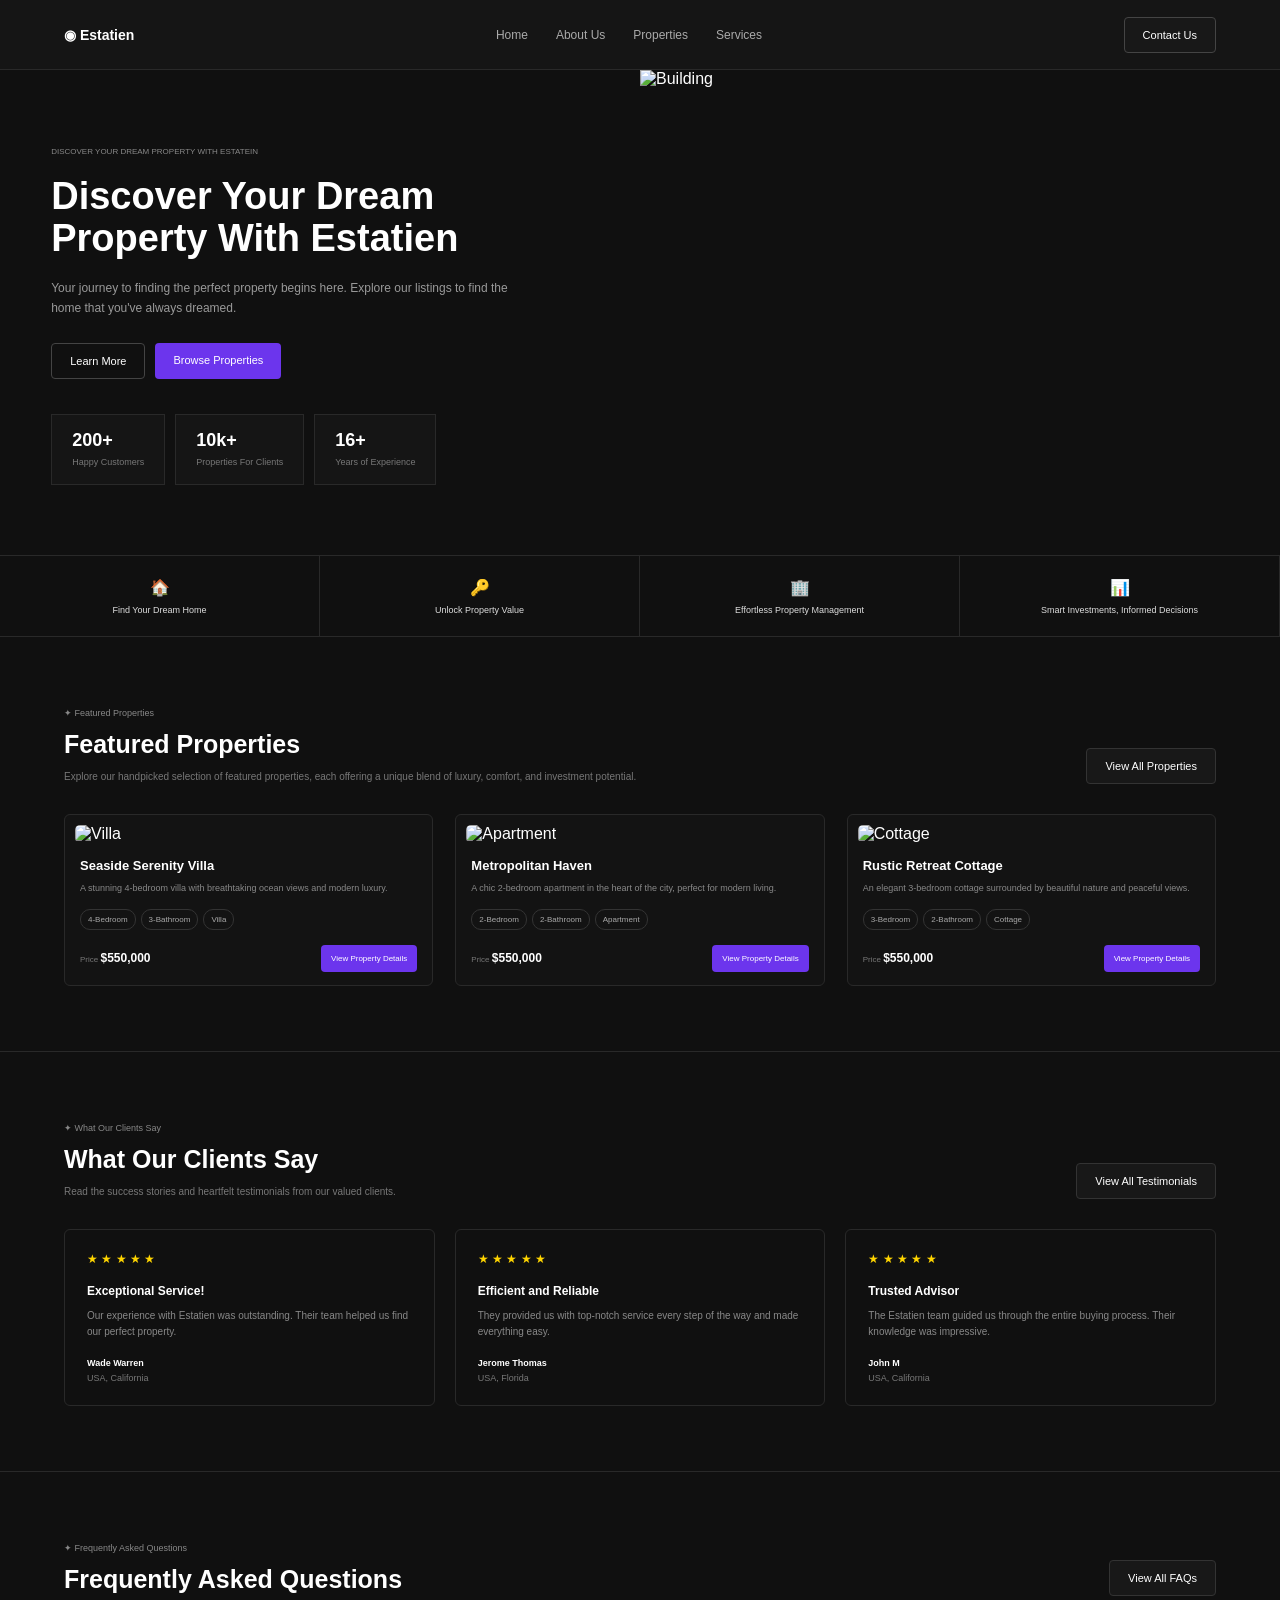
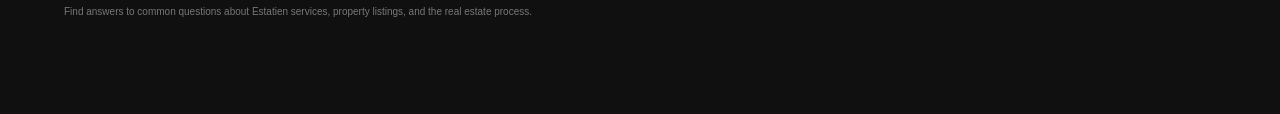
==== about.html @ 79b9b1f8 "first commit" ====
<!DOCTYPE html>
<html lang="en">
<head>
    <meta charset="UTF-8">
    <meta name="viewport" content="width=device-width, initial-scale=1.0">
    <title>Document</title>
<link rel="stylesheet" href="css/about.css">
</head>
<body>
    <header>
    <div class="logo">◉ Estatien</div>
    <nav>
     <a class="active" href="index.html">Home</a>
            <a href="about.html">About Us</a>
            <a href="proferties.html">Properties</a>
            <a href="service.html">Services</a>
    </nav>
    <button>Contact Us</button>
</header>

<main>
    <section class="hero">
        <div class="hero-text">
            <span>DISCOVER YOUR DREAM PROPERTY WITH ESTATEIN</span>
            <h1>Discover Your Dream<br>Property With Estatien</h1>
            <p>Your journey to finding the perfect property begins here. Explore our listings to find the home that you've always dreamed.</p>
            <div class="actions">
                <a href="#">Learn More</a>
                <a href="#">Browse Properties</a>
            </div>
            <div class="stats">
                <div>
                    <b>200+</b>
                    <small>Happy Customers</small>
                </div>
                <div>
                    <b>10k+</b>
                    <small>Properties For Clients</small>
                </div>
                <div>
                    <b>16+</b>
                    <small>Years of Experience</small>
                </div>
            </div>
        </div>
        <div class="hero-img">
            <img src="https://images.unsplash.com/photo-1486406146926-c627a92ad1ab?auto=format&fit=crop&w=800&q=80" alt="Building">
        </div>
    </section>

    <section class="features">
        <div>
            <span>🏠</span>
            <b>Find Your Dream Home</b>
        </div>
        <div>
            <span>🔑</span>
            <b>Unlock Property Value</b>
        </div>
        <div>
            <span>🏢</span>
            <b>Effortless Property Management</b>
        </div>
        <div>
            <span>📊</span>
            <b>Smart Investments, Informed Decisions</b>
        </div>
    </section>

    <section class="properties">
        <div class="section-title">
            <div>
                <span>✦ Featured Properties</span>
                <h2>Featured Properties</h2>
                <p>Explore our handpicked selection of featured properties, each offering a unique blend of luxury, comfort, and investment potential.</p>
            </div>
            <button>View All Properties</button>
        </div>

        <div class="cards">
            <article>
                <img src="https://images.unsplash.com/photo-1600585154340-be6161a56a0c?auto=format&fit=crop&w=600&q=80" alt="Villa">
                <h3>Seaside Serenity Villa</h3>
                <p>A stunning 4-bedroom villa with breathtaking ocean views and modern luxury.</p>
                <div class="tags">
                    <span>4-Bedroom</span>
                    <span>3-Bathroom</span>
                    <span>Villa</span>
                </div>
                <div class="price">
                    <div>
                        <span>Price</span>
                        <b>$550,000</b>
                    </div>
                    <a href="#">View Property Details</a>
                </div>
            </article>

            <article>
                <img src="https://images.unsplash.com/photo-1486406146926-c627a92ad1ab?auto=format&fit=crop&w=600&q=80" alt="Apartment">
                <h3>Metropolitan Haven</h3>
                <p>A chic 2-bedroom apartment in the heart of the city, perfect for modern living.</p>
                <div class="tags">
                    <span>2-Bedroom</span>
                    <span>2-Bathroom</span>
                    <span>Apartment</span>
                </div>
                <div class="price">
                    <div>
                        <span>Price</span>
                        <b>$550,000</b>
                    </div>
                    <a href="#">View Property Details</a>
                </div>
            </article>

            <article>
                <img src="https://images.unsplash.com/photo-1487958449943-2429e8be8625?auto=format&fit=crop&w=600&q=80" alt="Cottage">
                <h3>Rustic Retreat Cottage</h3>
                <p>An elegant 3-bedroom cottage surrounded by beautiful nature and peaceful views.</p>
                <div class="tags">
                    <span>3-Bedroom</span>
                    <span>2-Bathroom</span>
                    <span>Cottage</span>
                </div>
                <div class="price">
                    <div>
                        <span>Price</span>
                        <b>$550,000</b>
                    </div>
                    <a href="#">View Property Details</a>
                </div>
            </article>
        </div>
    </section>

    <section class="reviews">
        <div class="section-title">
            <div>
                <span>✦ What Our Clients Say</span>
                <h2>What Our Clients Say</h2>
                <p>Read the success stories and heartfelt testimonials from our valued clients.</p>
            </div>
            <button>View All Testimonials</button>
        </div>

        <div class="review-grid">
            <div>
                <div class="stars">★ ★ ★ ★ ★</div>
                <h3>Exceptional Service!</h3>
                <p>Our experience with Estatien was outstanding. Their team helped us find our perfect property.</p>
                <b>Wade Warren</b>
                <small>USA, California</small>
            </div>

            <div>
                <div class="stars">★ ★ ★ ★ ★</div>
                <h3>Efficient and Reliable</h3>
                <p>They provided us with top-notch service every step of the way and made everything easy.</p>
                <b>Jerome Thomas</b>
                <small>USA, Florida</small>
            </div>

            <div>
                <div class="stars">★ ★ ★ ★ ★</div>
                <h3>Trusted Advisor</h3>
                <p>The Estatien team guided us through the entire buying process. Their knowledge was impressive.</p>
                <b>John M</b>
                <small>USA, California</small>
            </div>
        </div>
    </section>

    <section class="faq">
        <div class="section-title">
            <div>
                <span>✦ Frequently Asked Questions</span>
                <h2>Frequently Asked Questions</h2>
                <p>Find answers to common questions about Estatien services, property listings, and the real estate process.</p>
            </div>
            <button>View All FAQs</button>
        </div>
    </section>
</main>
</body>
</html>
---- css/about.css ----
*{
    margin:0;
    padding:0;
    box-sizing:border-box;
}

body{
    background:#101010;
    color:#fff;
    font-family:Arial,sans-serif;
}

header{
    height:70px;
    border-bottom:1px solid #292929;
    display:flex;
    align-items:center;
    justify-content:space-between;
    padding:0 5%;
    background:#151515;
}

.logo{
    font-size:14px;
    font-weight:bold;
}

nav{
    display:flex;
    gap:28px;
}

nav a{
    color:#aaa;
    text-decoration:none;
    font-size:12px;
}

button,
.actions a:last-child,
.price a{
    background:#6c35ed;
    color:#fff;
    border:0;
    border-radius:4px;
    padding:11px 18px;
    font-size:11px;
    text-decoration:none;
}

header button{
    background:#181818;
    border:1px solid #444;
}

.hero{
    min-height:470px;
    display:grid;
    grid-template-columns:1fr 1fr;
    border-bottom:1px solid #292929;
}

.hero-text{
    padding:70px 8%;
}

.hero-text>span{
    font-size:8px;
    color:#888;
}

.hero h1{
    font-size:38px;
    line-height:1.1;
    margin:18px 0;
}

.hero p{
    color:#999;
    font-size:12px;
    line-height:1.7;
    max-width:480px;
}

.actions{
    display:flex;
    gap:10px;
    margin-top:25px;
}

.actions a:first-child{
    border:1px solid #444;
    padding:11px 18px;
    border-radius:4px;
    color:#fff;
    text-decoration:none;
    font-size:11px;
}

.stats{
    display:flex;
    margin-top:35px;
    gap:10px;
}

.stats div{
    border:1px solid #292929;
    background:#151515;
    padding:15px 20px;
    min-width:100px;
}

.stats b{
    display:block;
    font-size:18px;
}

.stats small{
    color:#777;
    font-size:9px;
}

.hero-img{
    overflow:hidden;
}

.hero-img img{
    width:100%;
    height:100%;
    object-fit:cover;
}

.features{
    display:grid;
    grid-template-columns:repeat(4,1fr);
    border-bottom:1px solid #292929;
}

.features div{
    height:80px;
    border-right:1px solid #292929;
    display:flex;
    flex-direction:column;
    align-items:center;
    justify-content:center;
    gap:8px;
    color:#8c55ff;
    font-size:16px;
}

.features b{
    color:#ddd;
    font-size:9px;
    font-weight:normal;
}

.properties,
.reviews,
.faq{
    padding:65px 5%;
}

.section-title{
    display:flex;
    justify-content:space-between;
    align-items:end;
    margin-bottom:30px;
}

.section-title span{
    font-size:9px;
    color:#888;
}

.section-title h2{
    font-size:25px;
    margin:10px 0;
}

.section-title p{
    font-size:10px;
    color:#777;
    max-width:650px;
    line-height:1.5;
}

.section-title button{
    background:#181818;
    border:1px solid #333;
}

.cards{
    display:grid;
    grid-template-columns:repeat(3,1fr);
    gap:22px;
}

.cards article{
    border:1px solid #292929;
    border-radius:6px;
    padding:10px;
    background:#131313;
}

.cards img{
    width:100%;
    height:160px;
    object-fit:cover;
    border-radius:5px;
}

.cards h3{
    font-size:13px;
    margin:15px 5px 8px;
}

.cards p{
    font-size:9px;
    color:#888;
    line-height:1.6;
    margin:0 5px;
}

.tags{
    display:flex;
    gap:5px;
    margin:13px 5px;
}

.tags span{
    font-size:8px;
    border:1px solid #333;
    padding:5px 7px;
    border-radius:10px;
    color:#aaa;
}

.price{
    display:flex;
    align-items:center;
    justify-content:space-between;
    margin:15px 5px 3px;
    font-size:8px;
    color:#777;
}

.price b{
    color:#fff;
    font-size:12px;
}

.price a{
    font-size:8px;
    padding:9px 10px;
}

.reviews{
    border-top:1px solid #292929;
}

.review-grid{
    display:grid;
    grid-template-columns:repeat(3,1fr);
    gap:20px;
}

.review-grid>div{
    border:1px solid #292929;
    border-radius:6px;
    padding:22px;
}

.stars{
    color:#ffd500;
    font-size:12px;
    margin-bottom:18px;
}

.review-grid h3{
    font-size:12px;
    margin-bottom:10px;
}

.review-grid p{
    font-size:10px;
    color:#888;
    line-height:1.6;
    margin-bottom:18px;
}

.review-grid b,
.review-grid small{
    display:block;
    font-size:9px;
}

.review-grid small{
    color:#777;
    margin-top:5px;
}

.faq{
    border-top:1px solid #292929;
    min-height:220px;
}

.faq .section-title{
    align-items:center;
}

@media(max-width:800px){

    header{
        padding:0 4%;
        height:60px;
    }

    nav{
        display:none;
    }

    .hero{
        grid-template-columns:1fr;
    }

    .hero-text{
        padding:45px 7%;
    }

    .hero h1{
        font-size:30px;
    }

    .hero-img{
        height:350px;
    }

    .features{
        grid-template-columns:repeat(2,1fr);
    }

    .features div{
        border-bottom:1px solid #292929;
    }

    .cards,
    .review-grid{
        grid-template-columns:1fr;
    }

    .section-title{
        align-items:flex-start;
        flex-direction:column;
        gap:20px;
    }

    .properties,
    .reviews,
    .faq{
        padding:45px 5%;
    }
}

@media(max-width:480px){

    .hero-text{
        padding:35px 5%;
    }

    .hero h1{
        font-size:27px;
    }

    .stats{
        flex-wrap:wrap;
    }

    .stats div{
        flex:1;
        min-width:90px;
    }

    .features{
        grid-template-columns:1fr 1fr;
    }

    .features div{
        height:75px;
    }

    .cards img{
        height:190px;
    }

    .section-title h2{
        font-size:22px;
    }
}
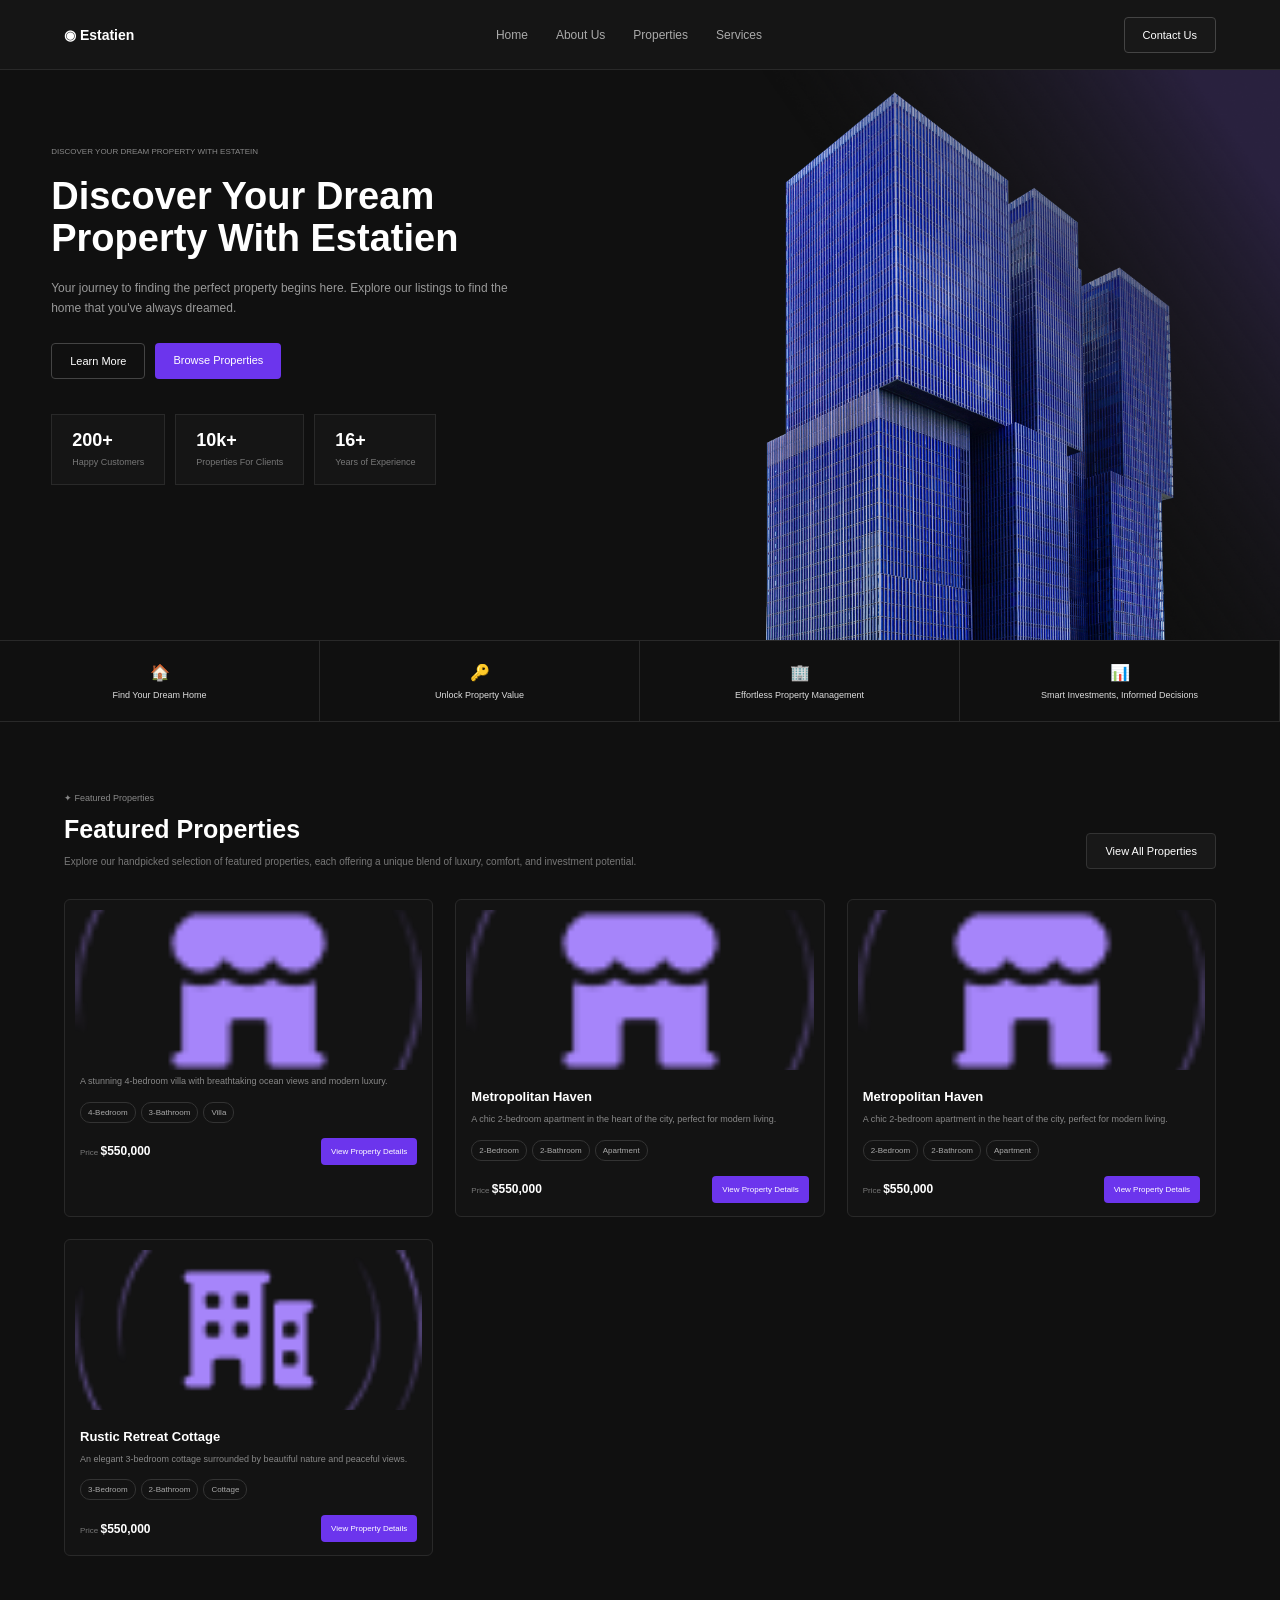
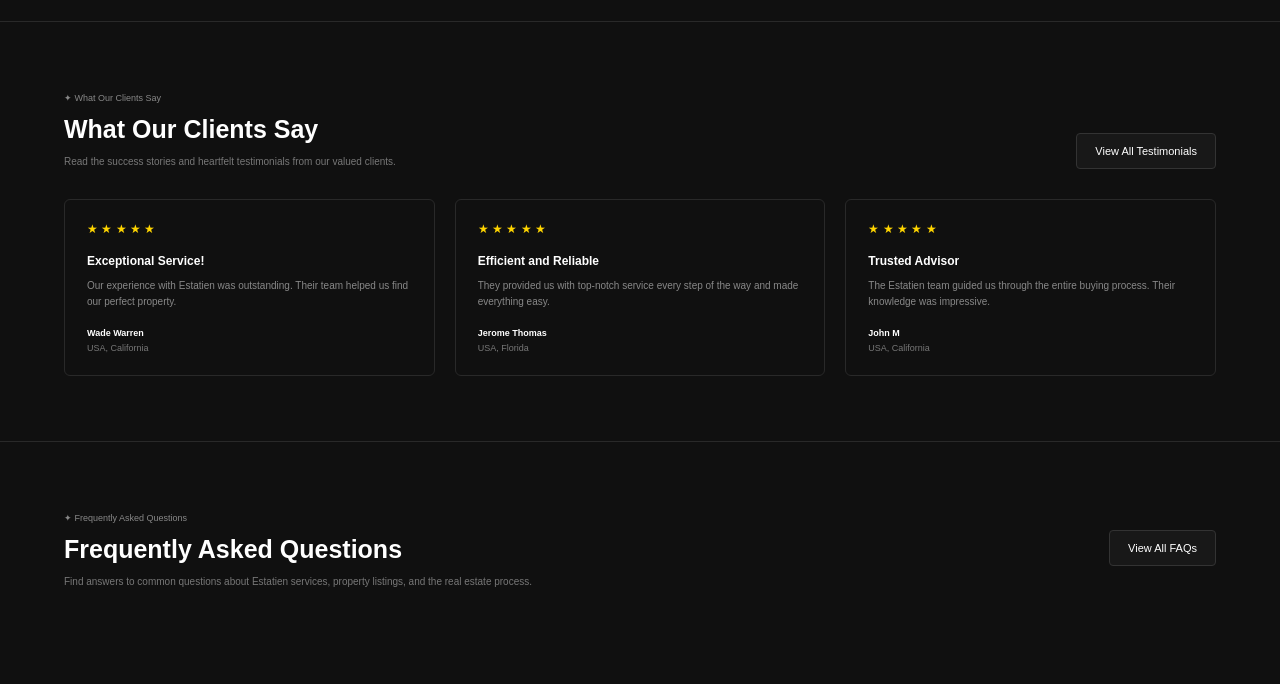
==== commit 2fc2171b: "figma-proect" ====
--- a/about.html
+++ b/about.html
@@ -44,7 +44,7 @@
             </div>
         </div>
         <div class="hero-img">
-            <img src="https://images.unsplash.com/photo-1486406146926-c627a92ad1ab?auto=format&fit=crop&w=800&q=80" alt="Building">
+<img src="assests/Image (1).png" alt="">
         </div>
     </section>
 
@@ -79,8 +79,7 @@
 
         <div class="cards">
             <article>
-                <img src="https://images.unsplash.com/photo-1600585154340-be6161a56a0c?auto=format&fit=crop&w=600&q=80" alt="Villa">
-                <h3>Seaside Serenity Villa</h3>
+              <img src="assests/Container.png" alt="">
                 <p>A stunning 4-bedroom villa with breathtaking ocean views and modern luxury.</p>
                 <div class="tags">
                     <span>4-Bedroom</span>
@@ -97,7 +96,7 @@
             </article>
 
             <article>
-                <img src="https://images.unsplash.com/photo-1486406146926-c627a92ad1ab?auto=format&fit=crop&w=600&q=80" alt="Apartment">
+                <img src="/assests/Container.png" alt="">
                 <h3>Metropolitan Haven</h3>
                 <p>A chic 2-bedroom apartment in the heart of the city, perfect for modern living.</p>
                 <div class="tags">
@@ -113,9 +112,25 @@
                     <a href="#">View Property Details</a>
                 </div>
             </article>
-
+ <article>
+                <img src="/assests/Container.png" alt="">
+                <h3>Metropolitan Haven</h3>
+                <p>A chic 2-bedroom apartment in the heart of the city, perfect for modern living.</p>
+                <div class="tags">
+                    <span>2-Bedroom</span>
+                    <span>2-Bathroom</span>
+                    <span>Apartment</span>
+                </div>
+                <div class="price">
+                    <div>
+                        <span>Price</span>
+                        <b>$550,000</b>
+                    </div>
+                    <a href="#">View Property Details</a>
+                </div>
+            </article>
             <article>
-                <img src="https://images.unsplash.com/photo-1487958449943-2429e8be8625?auto=format&fit=crop&w=600&q=80" alt="Cottage">
+              <img src="/assests/Icon Container.png" alt="">
                 <h3>Rustic Retreat Cottage</h3>
                 <p>An elegant 3-bedroom cottage surrounded by beautiful nature and peaceful views.</p>
                 <div class="tags">
